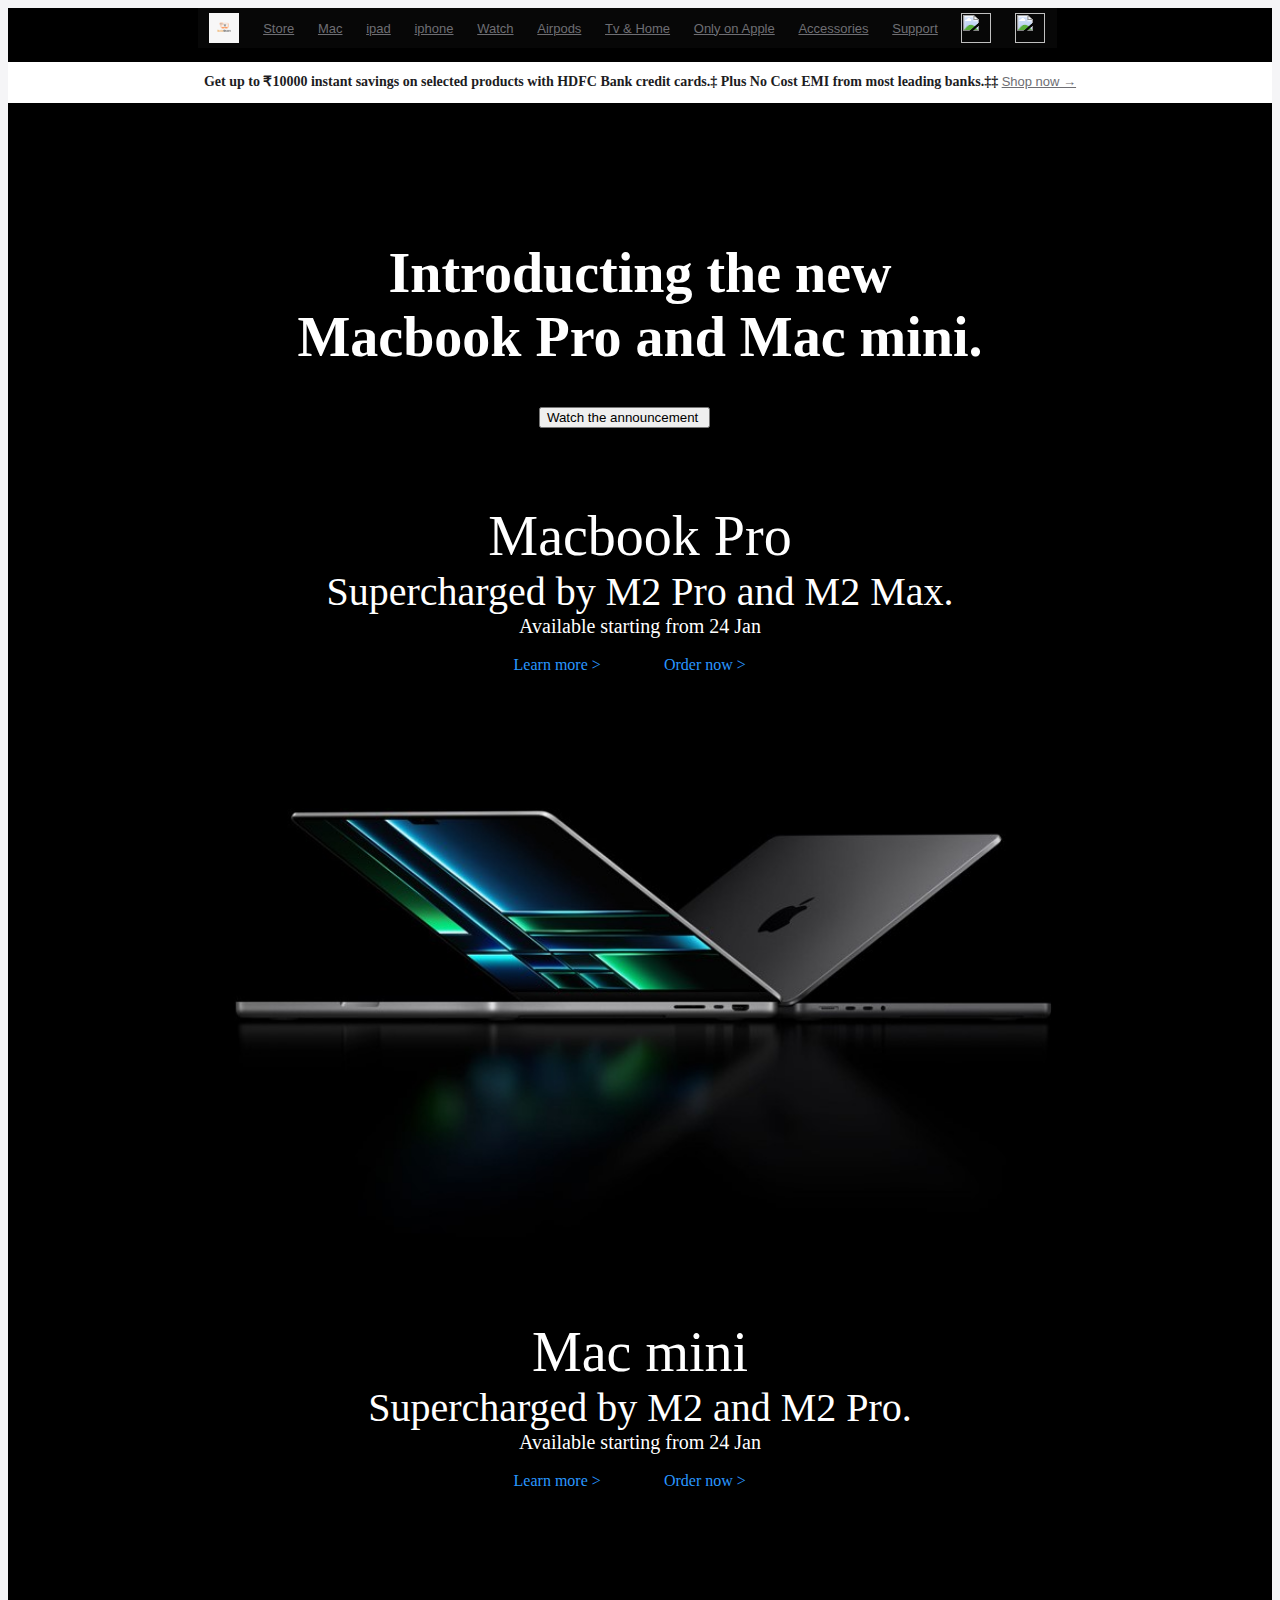
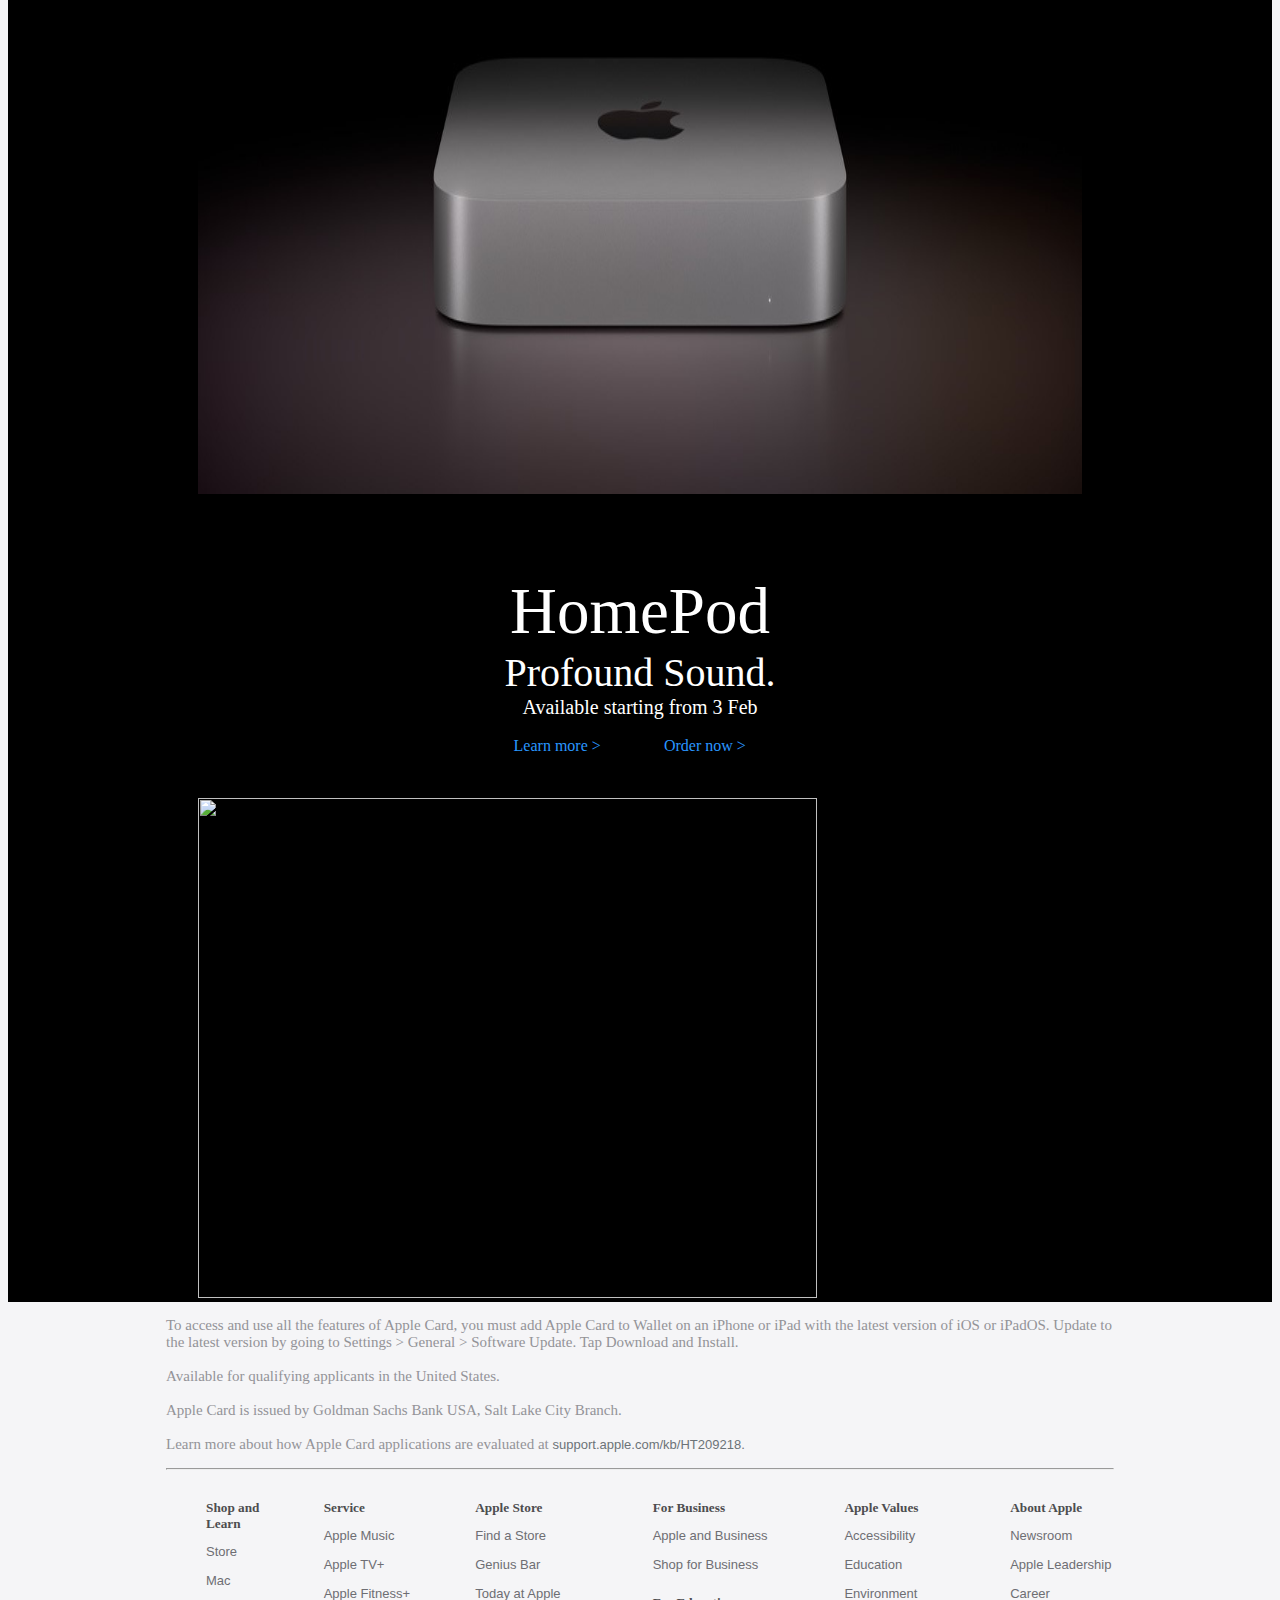
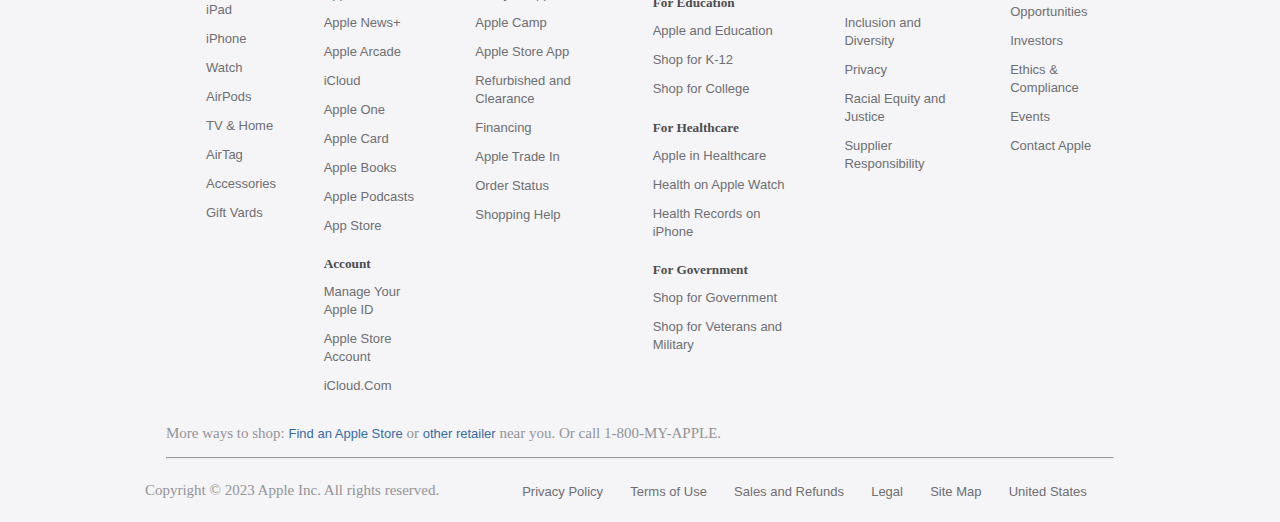
==== login/index.html @ 2a70297c "day5" ====
<!DOCTYPE html>
<html lang="en">
<head>
    <meta charset="UTF-8">
    <meta http-equiv="X-UA-Compatible" content="IE=edge">
    <meta name="viewport" content="width=device-width, initial-scale=1.0">
    <title>Apple</title>
    <link rel="stylesheet" href="index.css">
</head>
<body>
    <div>
        <div class="ht">
    <nav id="h">
        <img id="ha" src="./20230117_211741_0000.png" alt="">
        <a href="">Store<i class="fa-solid fa-greater-than"></i></a>
        <a href="">Mac<i class="fa-solid fa-greater-than"></i></a>
        <a href="">ipad<i class="fa-solid fa-greater-than"></i></a>
        <a href="">iphone<i class="fa-solid fa-greater-than"></i></a>
        <a href="">Watch<i class="fa-solid fa-greater-than"></i></a>
        <a href="">Airpods<i class="fa-solid fa-greater-than"></i></a>
        <a href="">Tv & Home<i class="fa-solid fa-greater-than"></i></a>
        <a href="">Only on Apple<i class="fa-solid fa-greater-than"></i></a>
        <a href="">Accessories<i class="fa-solid fa-greater-than"></i></a>
        <a href="">Support<i class="fa-solid fa-greater-than"></i></a>
        <img id="ha" src="https://encrypted-tbn0.gstatic.com/images?q=tbn:ANd9GcQzeIpDU_q16teWUdZjhX1HxNCgTVrywkSirQ&usqp=CAU" alt="">
        <img id="ha" src="https://encrypted-tbn0.gstatic.com/images?q=tbn:ANd9GcQfzUKjqXpEIz6Gnb2t0_387tsRskAeVRxm7w&usqp=CAU" alt="">
    </nav>
    <h3 id="q">Get up to ₹10000 instant savings on selected products with HDFC Bank credit cards.‡ Plus No Cost EMI from most leading banks.‡‡ <span style="color:#0768F8"><a href="">Shop now →</a></span></h3>
    <div class="first">
        <h1 style="color: white;padding-top: 8%;font-size: 56px;text-align: center;">Introducting the new <br>Macbook Pro and Mac mini.</h1>
        <button style="margin-left: 42%;">Watch the announcement <img style="width: 20px;height: auto;" src="https://encrypted-tbn0.gstatic.com/images?q=tbn:ANd9GcT9XgZinwcBDWzFudKR95iTWqtnaeS434ld5g&usqp=CAU" alt=""></button>
        <div style="color: white;padding-top:6%;font-size: 56px;text-align:center">Macbook Pro</div>
        <div style="color: white;font-size: 40px;text-align: center;">Supercharged by M2 Pro and M2 Max.</div>
        <div style="color: white;font-size: 20px;text-align: center;">Available starting from 24 Jan</div>
        <br>
        <span style="color:rgb(41,151,255);margin-left: 40%;">Learn more ></span><span style="color:rgb(41,151,255);margin-left: 5%;";>Order now ></span>

    </div>
    <img class="img" src="./edited1.jpg" alt="">
    <div class="first" >
        <div style="color: white;padding-top:6%;font-size: 56px;text-align:center">Mac mini</div>
        <div style="color: white;font-size: 40px;text-align: center;">Supercharged by M2 and M2 Pro.</div>
        <div style="color: white;font-size: 20px;text-align: center;">Available starting from 24 Jan</div>
        <br>
        <span style="color:rgb(41,151,255);margin-left: 40%;">Learn more ></span><span style="color:rgb(41,151,255);margin-left: 5%;";>Order now ></span>
    </div>
    <img class="img" style="margin-top: -150px;" src="./edited2 (2).jpg" alt="">
    <div class="first" >
        <div style="color: white;padding-top:6%;font-size: 65px;text-align:center">HomePod</div>
        <div style="color: white;font-size: 40px;text-align: center;">Profound Sound.</div>
        <div style="color: white;font-size: 20px;text-align: center;">Available starting from 3 Feb</div>
        <br>
        <span style="color:rgb(41,151,255);margin-left: 40%;">Learn more ></span><span style="color:rgb(41,151,255);margin-left: 5%;";>Order now ></span>
    </div>
    <img class="img" style="margin-top: -200px;" src="https://i0.wp.com/9to5mac.com/wp-content/uploads/sites/6/2023/01/new-homepod.jpg?resize=1200%2C628&quality=82&strip=all&ssl=1" alt="">

</div>
<div id="main">
    <div id ="second">
        <p>
            To access and use all the features of Apple Card, you must add Apple Card to Wallet on an iPhone or iPad with the latest version of iOS or iPadOS. Update to the latest version by going to Settings > General > Software Update. Tap Download and Install.<br><br>
            Available for qualifying applicants in the United States.<br><br>
            Apple Card is issued by Goldman Sachs Bank USA, Salt Lake City Branch.<br><br>
            Learn more about how Apple Card applications are evaluated at <a href="" id="link">support.apple.com/kb/HT209218.</a><br>
        </p>
<hr>
        <div id="third">
            <div  id="ul_table">
                <div ><h5>Shop and Learn</h5>
                <ul> <a href="">Store</a></ul>
                <ul> <a href="">Mac</a></ul>
                <ul> <a href="">iPad</a></ul>
                <ul> <a href="">iPhone</a></ul> 
                <ul> <a href="">Watch</a></ul>
                <ul> <a href="">AirPods</a></ul>
                <ul> <a href="">TV & Home</a></ul>
                <ul> <a href="">AirTag</a></ul>
                <ul> <a href="">Accessories</a></ul>
                <ul> <a href="">Gift Vards</a></ul>
                </div>

                <div><h5>Service</h5>
                    <ul> <a href="">Apple Music</a></ul>
                    <ul> <a href="">Apple TV+</a></ul>
                    <ul> <a href="">Apple Fitness+</a></ul>
                    <ul> <a href="">Apple News+</a></ul> 
                    <ul> <a href="">Apple Arcade</a></ul>
                    <ul> <a href="">iCloud</a></ul>
                    <ul> <a href="">Apple One</a></ul>
                    <ul> <a href="">Apple Card</a></ul>
                    <ul> <a href="">Apple Books</a></ul>
                    <ul> <a href="">Apple Podcasts</a></ul>
                    <ul> <a href="">App Store</a></ul>  
                    <h5>Account</h5>
                    <ul> <a href="">Manage Your Apple ID</a></ul>
                    <ul> <a href="">Apple Store Account</a></ul>
                    <ul> <a href="">iCloud.Com</a></ul>  
                </div>

                

                <div ><h5>Apple Store</h5>
                    <ul> <a href="">Find a Store</a></ul>
                    <ul> <a href="">Genius Bar</a></ul>
                    <ul> <a href="">Today at Apple</a></ul>
                    <ul> <a href="">Apple Camp</a></ul> 
                    <ul> <a href="">Apple Store App</a></ul>
                    <ul> <a href="">Refurbished and Clearance</a></ul>
                    <ul> <a href="">Financing</a></ul>
                    <ul> <a href="">Apple Trade In</a></ul>
                    <ul> <a href="">Order Status</a></ul>
                    <ul> <a href="">Shopping Help</a></ul> 
                </div>

                
                    <div ><h5>For Business</h5>
                    <ul> <a href="">Apple and Business</a></ul>
                    <ul> <a href="">Shop for Business</a></ul>


                    <h5>For Education</h5>
                    <ul> <a href="">Apple and Education</a></ul>
                    <ul> <a href="">Shop for K-12</a></ul>
                    <ul> <a href="">Shop for College</a></ul>

                    <h5>For Healthcare</h5>
                    <ul> <a href="">Apple in Healthcare</a></ul>
                    <ul> <a href="">Health on Apple Watch</a></ul>
                    <ul> <a href="">Health Records on iPhone</a></ul>
                    

                    <h5>For Government</h5>
                    <ul> <a href="">Shop for Government</a></ul>
                    <ul> <a href="">Shop for Veterans and Military</a></ul>
                    </div>

                    <div ><h5>Apple Values</h5>
                    <ul> <a href="">Accessibility</a></ul>
                    <ul> <a href="">Education</a></ul>
                    <ul> <a href="">Environment</a></ul>
                    <ul> <a href="">Inclusion and Diversity</a></ul> 
                    <ul> <a href="">Privacy</a></ul>
                    <ul> <a href="">Racial Equity and Justice</a></ul>
                    <ul> <a href="">Supplier Responsibility</a></ul>
                    </div>

                    <div ><h5>About Apple</h5>
                    <ul> <a href="">Newsroom</a></ul>
                    <ul> <a href="">Apple Leadership</a></ul>
                    <ul> <a href="">Career Opportunities</a></ul>
                    <ul> <a href="">Investors</a></ul> 
                    <ul> <a href="">Ethics & Compliance</a></ul>
                    <ul> <a href="">Events</a></ul>
                    <ul> <a href="">Contact Apple</a></ul>
                    </div>
                    
            
        </div>
    </div>

    <div>
        <p>More ways to shop: <a href="" style="color: #356ba5; text-decoration: none; ">Find an Apple Store</a> or <a href="" style="color: #356ba5; text-decoration: none;" >other retailer</a> near you. Or call 1-800-MY-APPLE. <hr>
            

        <div id="last">
            <div><p style="margin-left: -16%;">Copyright © 2023 Apple Inc. All rights reserved. &nbsp;</p></div>
            <div><a href="">Privacy Policy</a></div>
            <div><a href="">Terms of Use</a></div>
            <div><a href=""> Sales and Refunds</a></div>
            <div><a href=""> Legal</a></div>
            <div><a href=""> Site Map</a></div>
            <div><a href="">United States </a></div>
        </div>
    </div>
</div>
</div>
</div>
</body>
</html>
---- login/index.css ----
#h{
    width:68%;
    height: 40px;
    box-shadow: rgba(0, 0, 0, 0.15) 1.95px 1.95px 2.6px;;
    display: flex;
    align-items: center;
    font-family: system-ui, -apple-system, BlinkMacSystemFont, 'Segoe UI', Roboto, Oxygen, Ubuntu, Cantarell, 'Open Sans', 'Helvetica Neue', sans-serif;
    justify-content: space-around;
    background-color: #070707;
    margin-left: 15%;

}
#ha{
    width: 30px;
    height: 30px;
    border: 0px solid red;
}
#q{
    color: rgba(29,29,31);
    font-family:Georgia, 'Times New Roman', Times, serif;
    font-size: 14px;
    line-height: 20.5883px;
    vertical-align: baseline;
    letter-spacing:normal;
    font-weight: 400px;
    text-decoration: none solid rgba(7,12,20,0.82);
    text-align: center;
    background-color: white;
    padding: 10px;
}
.first{
    background-color: black;
    width: 100%;
    height: 700px;
    margin-bottom: -200px;
}
#ul_table{
    display: flex;
    /* border: 1px solid red; */
    justify-content: space-between;
    text-align: left;

}
#ul_table>div>ul{
 color: black;
 margin-top: -5px;
}
/* 
#third{
    margin-right: 20%;
} */

#ul_table>div>ul>a{
    text-decoration: none;
    /* text-align:end; */
    color:rgb(110,110,115);


}

   #ul_table>div>ul:hover{
    /* border-bottom: 1px solid black; */
    text-decoration: underline;
    
   }

   #main{
    width: 75%;
    /* margin-c: 10%; */
    margin: auto;

   
   }

   body{
    background-color: #f5f5f7;
   }

   p{
    color: #939397;
    font-size: 15px;
   }

   #link{
    color:#6c7378;
    text-decoration: none;
    /* text-decoration: underline; */
   }

   a{
    color:rgb(110,110,115);
    font-size: 13px;
    font-weight: 400; 
    text-align: left;
    font-family: Arial, Helvetica, sans-serif;
    /* margin-top: 20px;
    margin-bottom: 20px; */
   } 

  #last{
    display: flex;
    justify-content: space-evenly;
    align-items: center;
    /* margin-top: -10px; */
    /* margin-left: -10%; */
    padding: auto;
  }
   
  #last>div>a{
    /* font-family: Arial, Helvetica, sans-serif; */
    text-decoration: none;
    color:rgb(110,110,115);
    /* font-size: 13px; */
    /* font-weight: 400; */
    margin-top: 10px;
  }
  
  h5{
    color: #4d4d4f;
    /* text-align: left; */
    margin-left: 40px;
    margin-bottom: 15px;
  }
 .ht{
    background-color: black;
 }
 .img{
    width: 70%;
    height: 500px;
    margin-left: 15%;
    margin-top: 100px;
 }
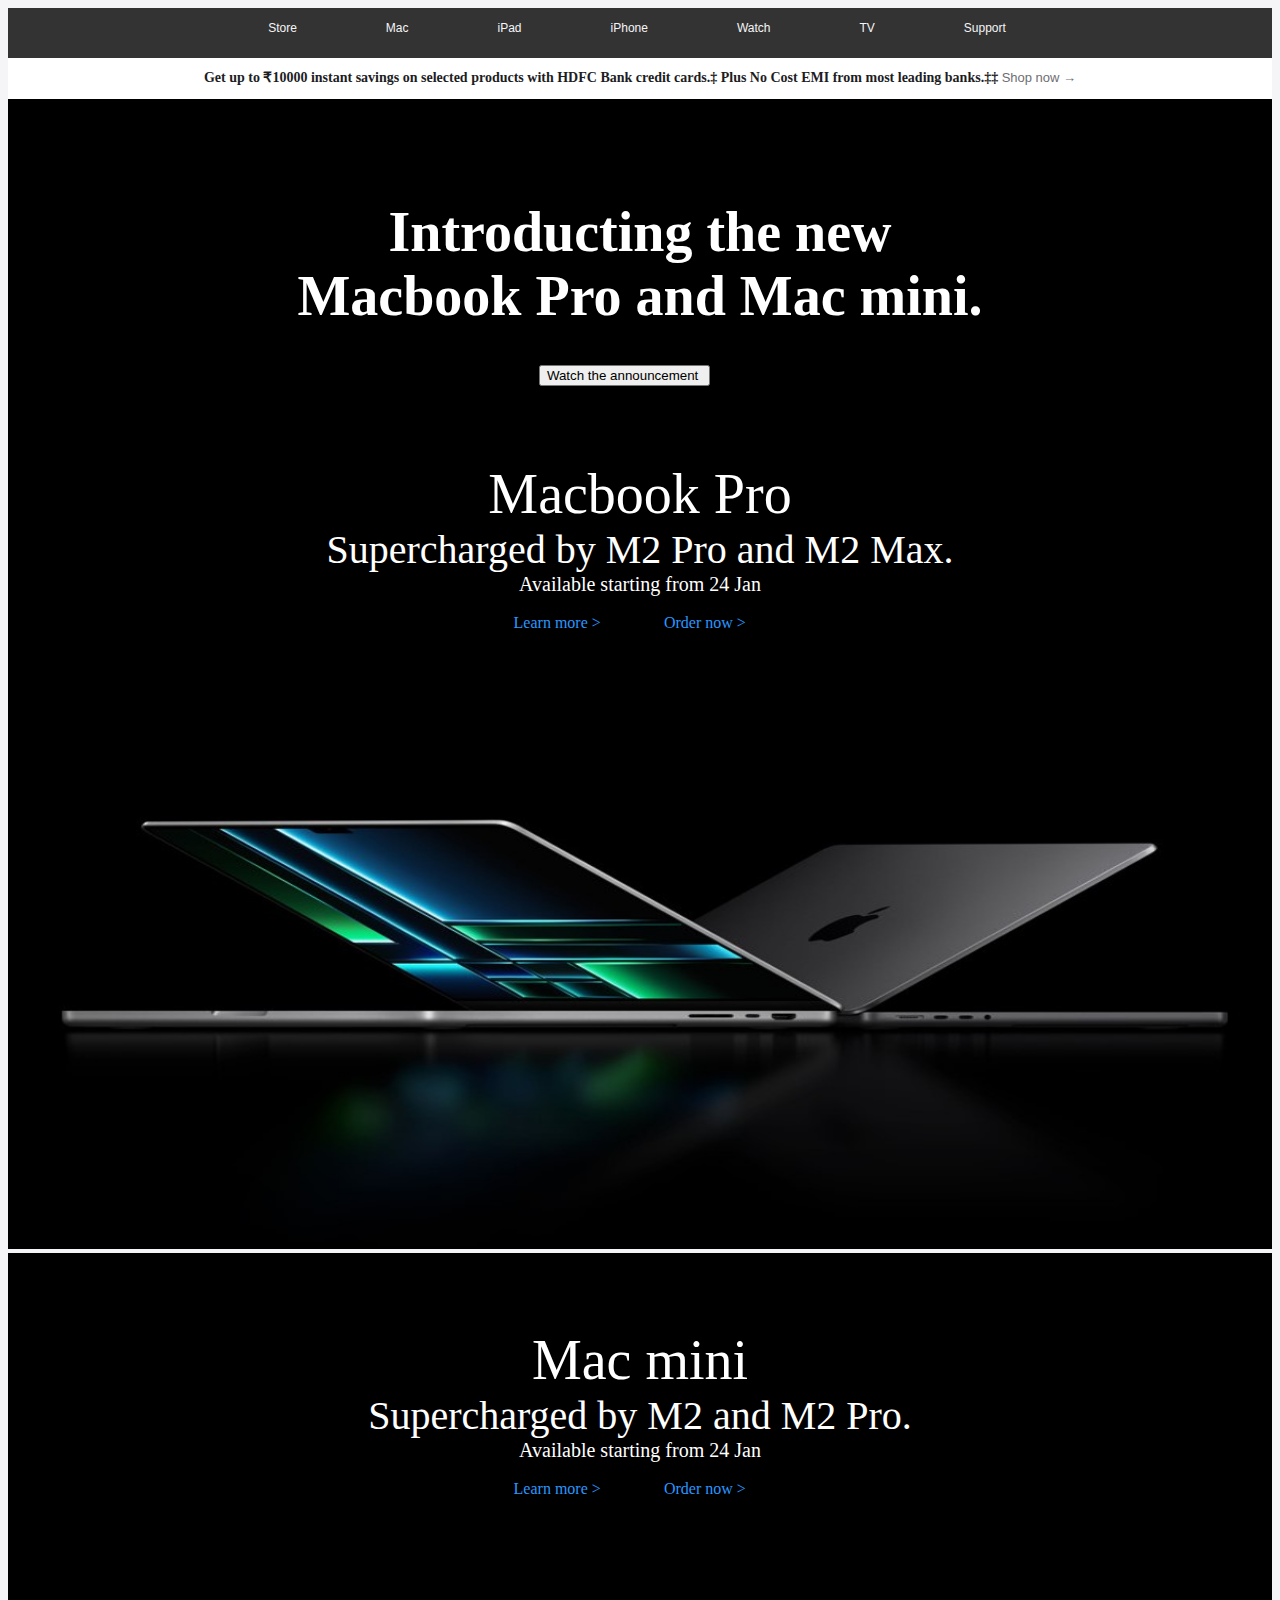
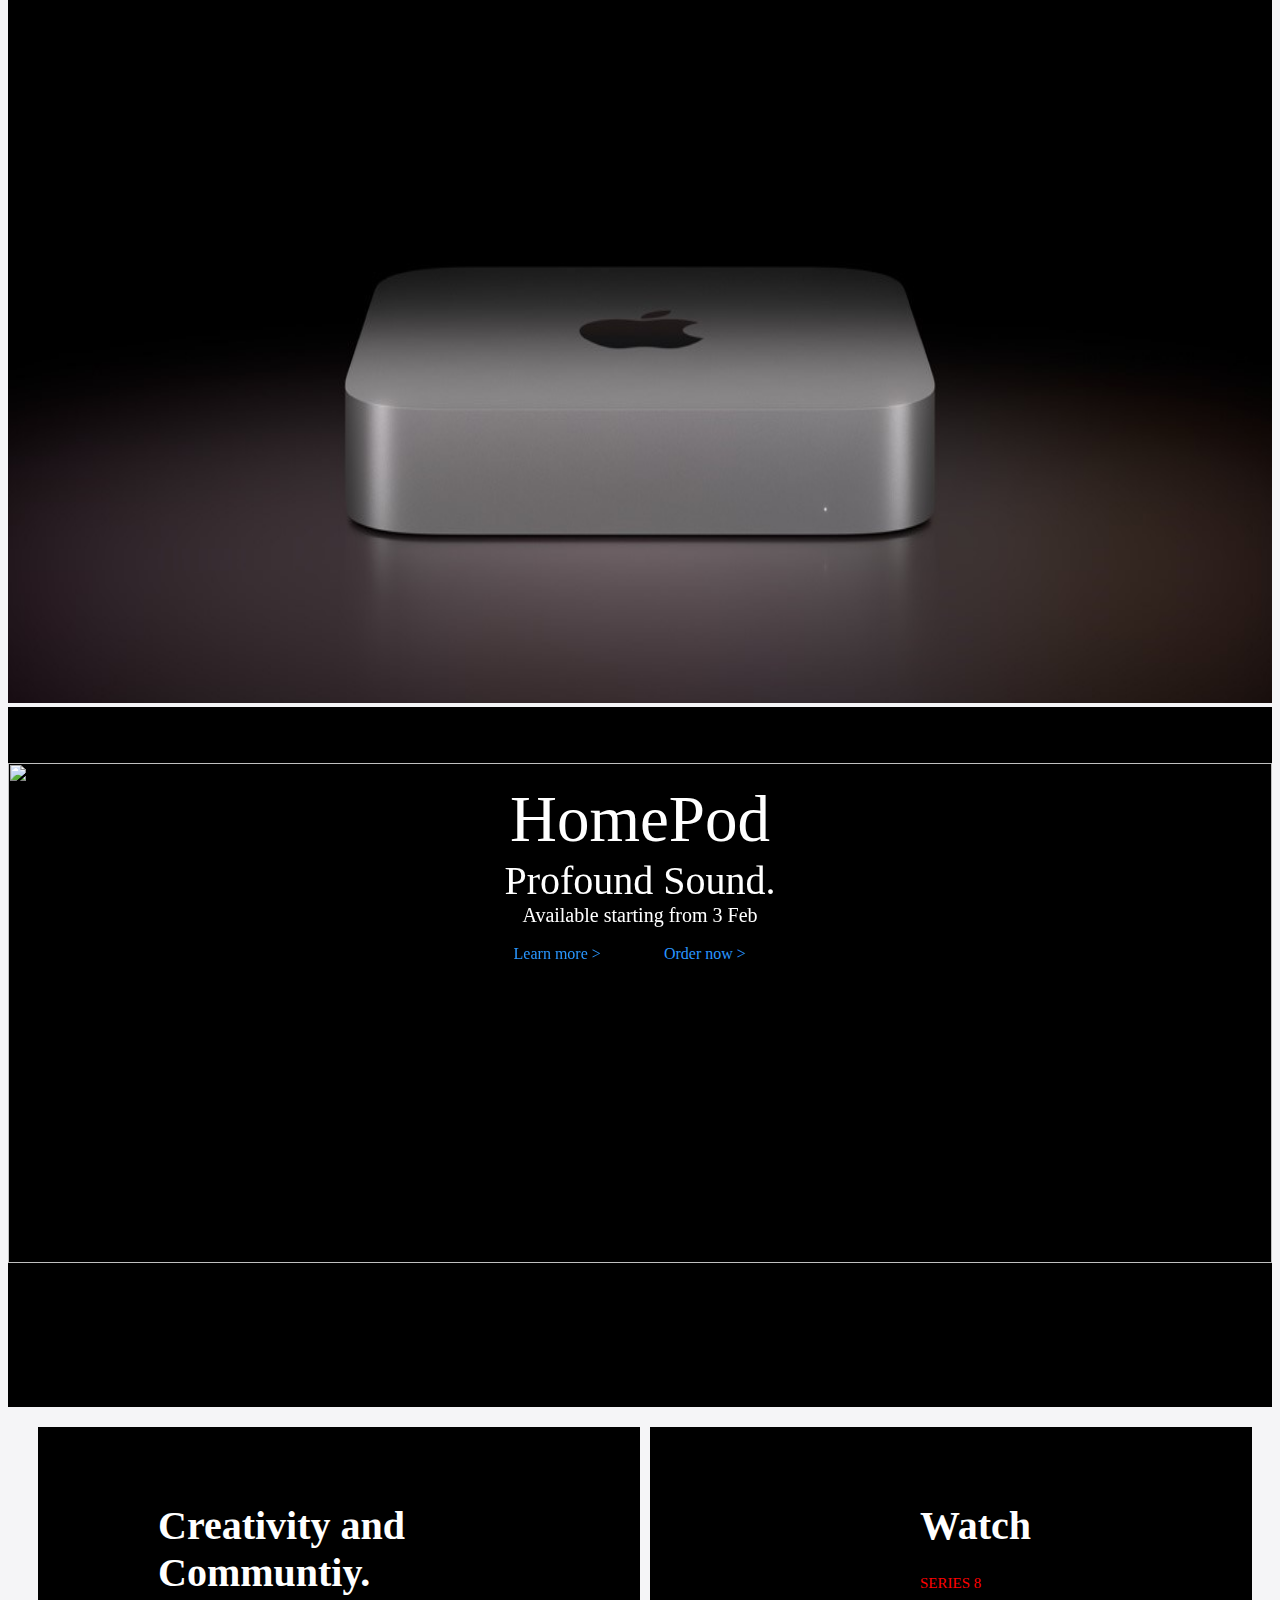
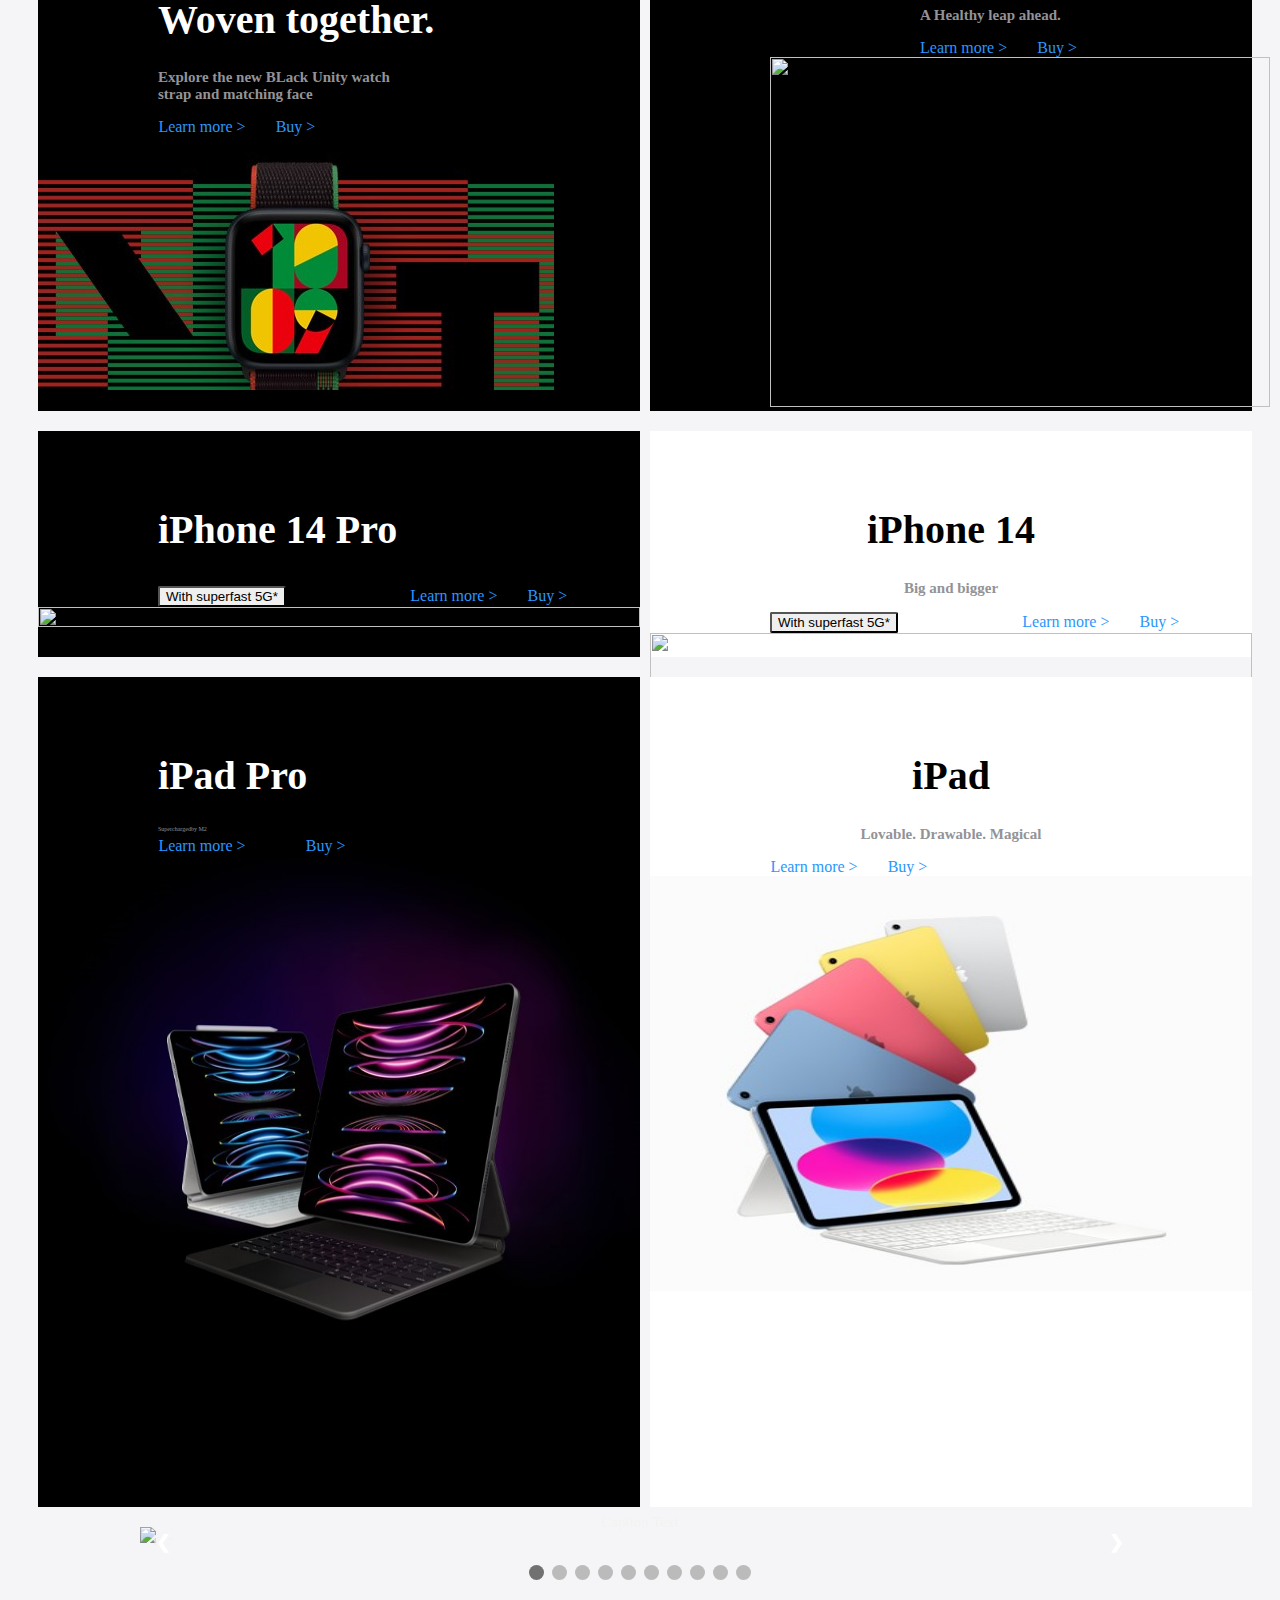
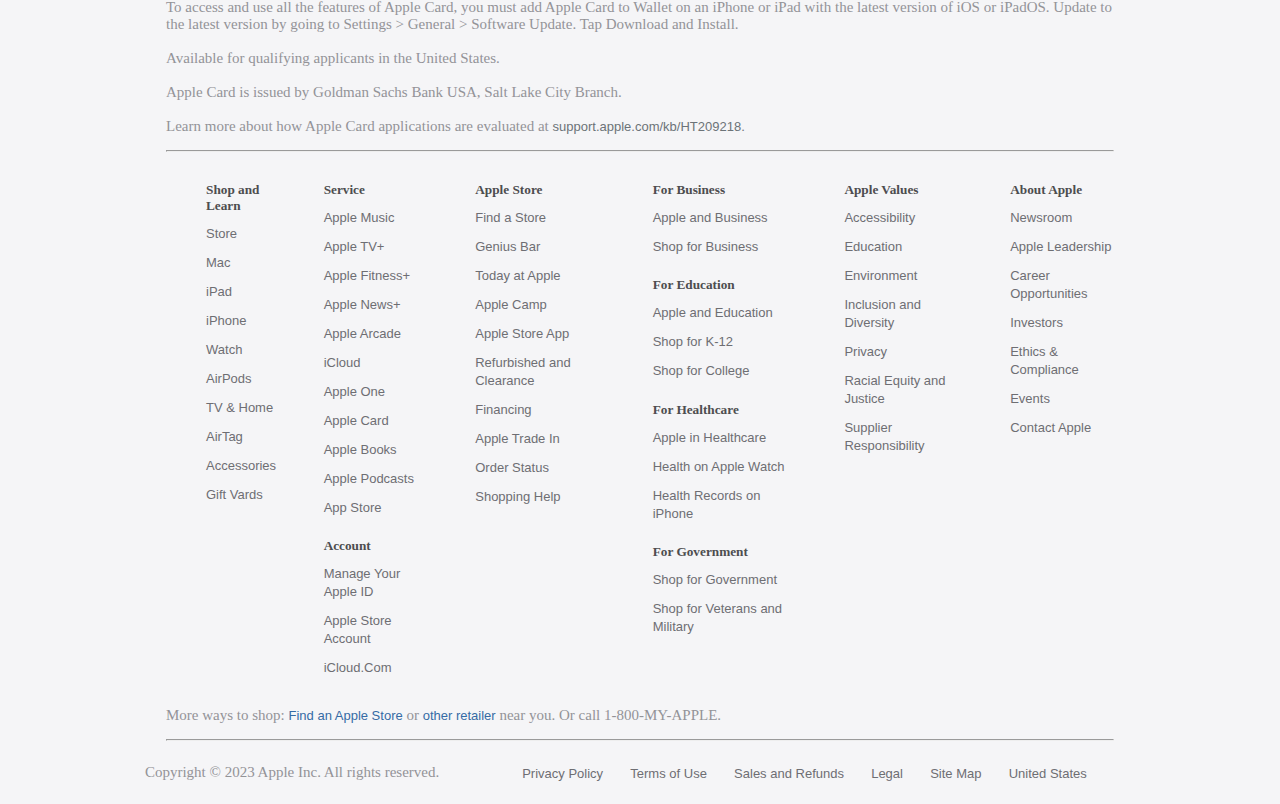
==== commit 97810cc5: "done" ====
--- a/login/index.html
+++ b/login/index.html
@@ -6,29 +6,38 @@
     <meta name="viewport" content="width=device-width, initial-scale=1.0">
     <title>Apple</title>
     <link rel="stylesheet" href="index.css">
-</head>
+    <link rel="stylesheet" href="login.html">
+    <link rel="stylesheet" href="signin.html">
+    <script src="https://kit.fontawesome.com/c3300bcfbc.js" crossorigin="anonymous"></script>
+    </head>
 <body>
     <div>
-        <div class="ht">
-    <nav id="h">
-        <img id="ha" src="./20230117_211741_0000.png" alt="">
-        <a href="">Store<i class="fa-solid fa-greater-than"></i></a>
-        <a href="">Mac<i class="fa-solid fa-greater-than"></i></a>
-        <a href="">ipad<i class="fa-solid fa-greater-than"></i></a>
-        <a href="">iphone<i class="fa-solid fa-greater-than"></i></a>
-        <a href="">Watch<i class="fa-solid fa-greater-than"></i></a>
-        <a href="">Airpods<i class="fa-solid fa-greater-than"></i></a>
-        <a href="">Tv & Home<i class="fa-solid fa-greater-than"></i></a>
-        <a href="">Only on Apple<i class="fa-solid fa-greater-than"></i></a>
-        <a href="">Accessories<i class="fa-solid fa-greater-than"></i></a>
-        <a href="">Support<i class="fa-solid fa-greater-than"></i></a>
-        <img id="ha" src="https://encrypted-tbn0.gstatic.com/images?q=tbn:ANd9GcQzeIpDU_q16teWUdZjhX1HxNCgTVrywkSirQ&usqp=CAU" alt="">
-        <img id="ha" src="https://encrypted-tbn0.gstatic.com/images?q=tbn:ANd9GcQfzUKjqXpEIz6Gnb2t0_387tsRskAeVRxm7w&usqp=CAU" alt="">
-    </nav>
+        <header id="navPart">
+            <link rel="stylesheet" href="/apple.css">
+              <div class="container">
+                <i id="logo" class="fa fa-apple" aria-hidden="true"></i>
+                <nav>
+                    <a href="./store.html">Store</a>
+                  <a href="./mac.html">Mac</a>
+                  <a href="https://apple.com">iPad</a>
+                  <a href="https://apple.com">iPhone</a>
+                  <a href="https://apple.com">Watch</a>
+                  <a href="https://apple.com">TV</a>
+                  <a href="https://apple.com">Support</a>
+                  <a href="./wishlist.html"><i class="fa-sharp fa-solid fa-magnifying-glass"></i></a>
+                  <a href="login.html"><i class="fa-solid fa-user"></i></a>
+                  <a href=""><i class="fa-solid fa-unlock"></i></a>
+                  
+                  
+                </nav>
+              </div>
+            </header>
+             <script src="https://use.fontawesome.com/c118aa5ce8.js"></script>
+    </div>
     <h3 id="q">Get up to ₹10000 instant savings on selected products with HDFC Bank credit cards.‡ Plus No Cost EMI from most leading banks.‡‡ <span style="color:#0768F8"><a href="">Shop now →</a></span></h3>
     <div class="first">
-        <h1 style="color: white;padding-top: 8%;font-size: 56px;text-align: center;">Introducting the new <br>Macbook Pro and Mac mini.</h1>
-        <button style="margin-left: 42%;">Watch the announcement <img style="width: 20px;height: auto;" src="https://encrypted-tbn0.gstatic.com/images?q=tbn:ANd9GcT9XgZinwcBDWzFudKR95iTWqtnaeS434ld5g&usqp=CAU" alt=""></button>
+        <h1 style="color: white;padding-top: 8%;font-size: 56px;text-align: center; margin-top: 0px;">Introducting the new <br>Macbook Pro and Mac mini.</h1>
+        <button style="margin-left: 42%;">Watch the announcement <img class="i" src="https://encrypted-tbn0.gstatic.com/images?q=tbn:ANd9GcT9XgZinwcBDWzFudKR95iTWqtnaeS434ld5g&usqp=CAU" alt=""></button>
         <div style="color: white;padding-top:6%;font-size: 56px;text-align:center">Macbook Pro</div>
         <div style="color: white;font-size: 40px;text-align: center;">Supercharged by M2 Pro and M2 Max.</div>
         <div style="color: white;font-size: 20px;text-align: center;">Available starting from 24 Jan</div>
@@ -46,15 +55,130 @@
     </div>
     <img class="img" style="margin-top: -150px;" src="./edited2 (2).jpg" alt="">
     <div class="first" >
-        <div style="color: white;padding-top:6%;font-size: 65px;text-align:center">HomePod</div>
-        <div style="color: white;font-size: 40px;text-align: center;">Profound Sound.</div>
-        <div style="color: white;font-size: 20px;text-align: center;">Available starting from 3 Feb</div>
+        <div style="color: white;padding-top:6%;font-size: 65px;text-align:center;z-index: 10; position: relative;">HomePod</div>
+        <div style="color: white;font-size: 40px;text-align: center; z-index: 10;position: relative;">Profound Sound.</div>
+        <div style="color: white;font-size: 20px;text-align: center; z-index: 10;position: relative;">Available starting from 3 Feb</div>
         <br>
-        <span style="color:rgb(41,151,255);margin-left: 40%;">Learn more ></span><span style="color:rgb(41,151,255);margin-left: 5%;";>Order now ></span>
-    </div>
-    <img class="img" style="margin-top: -200px;" src="https://i0.wp.com/9to5mac.com/wp-content/uploads/sites/6/2023/01/new-homepod.jpg?resize=1200%2C628&quality=82&strip=all&ssl=1" alt="">
-
-</div>
+        <span style="color:rgb(41,151,255);margin-left: 40%; z-index: 10;position: relative;">Learn more ></span><span style="color:rgb(41,151,255);margin-left: 5%;";>Order now ></span>
+        <img class="img" style="margin-top: -200px;" src="https://i0.wp.com/9to5mac.com/wp-content/uploads/sites/6/2023/01/new-homepod.jpg?resize=1200%2C628&quality=82&strip=all&ssl=1" alt="">
+    </div>
+    
+    <div id="id">
+    <div class="main1">
+        <h1 style="color: white;padding-top: 8%;font-size: 40px;margin-left: 120px;">Creativity and <br>Communtiy.
+        <br> Woven together.</h1>
+        <p style="font-weight: bold;margin-left: 120px;">Explore the new BLack Unity watch <br> strap and matching face</p>
+        <span style="color:rgb(41,151,255);margin-left: 20%;">Learn more ></span><span style="color:rgb(41,151,255);margin-left: 5%;";>Buy ></span>
+        <img src="./edited 3.jpg" alt="">
+    </div>
+    
+    <div class="main1">
+        <h1 style="color: white;padding-top: 8%;font-size: 40px;margin-left: 270px;">Watch</h1>
+        <p style="color: red;margin-left: 270px">SERIES 8</p>
+            <p style="font-weight: bold;margin-left: 270px;">A Healthy leap ahead.</p>
+            <span style="color:rgb(41,151,255);margin-left: 270px;">Learn more ></span><span style="color:rgb(41,151,255);margin-left: 30px;";>Buy ></span>
+            <img style="width: 500px;height: 350px;margin-left: 20%;" src="https://www.apple.com/v/apple-watch-series-8/b/images/meta/gps-lte__de35dernyje6_og.png" alt="">
+
+    </div>
+    
+    </div>
+    <div id="id">
+        <div class="main1">
+            <h1 style="color: white;padding-top: 8%;font-size: 40px;margin-left: 120px;">iPhone 14 Pro</h1>
+            <div style="font-size: 20%;margin-left: 120px;">Pro. Beyond</div>
+            <button style="border-radius: 2px;margin-left: 120px;">With superfast 5G*</button>
+            <span style="color:rgb(41,151,255);margin-left: 20%;">Learn more ></span><span style="color:rgb(41,151,255);margin-left: 5%;";>Buy ></span>
+            <div style="background-color: black;">
+            <img style="width: 100%;height: 60%;" src="https://store.storeimages.cdn-apple.com/4982/as-images.apple.com/is/iphone-14-pro-og-202209?wid=1200&hei=630&fmt=jpeg&qlt=95&.v=1660877679990" alt="">
+        </div>
+        </div>
+        
+        <div class="main1" style="background-color: white;">
+            <h1 style="color: black;padding-top: 8%;font-size: 40px;text-align: center;">iPhone 14</h1>
+            <p style="font-weight: bold;text-align: center;">Big and bigger</p>
+            <button style="border-radius: 2px;margin-left: 120px;">With superfast 5G*</button>
+            <span style="color:rgb(41,151,255);margin-left: 20%;">Learn more ></span><span style="color:rgb(41,151,255);margin-left: 5%;";>Buy ></span>
+            <img style="width:100% ;height: 60%;" src="https://www.apple.com/newsroom/images/product/iphone/standard/Apple-iPhone-14-iPhone-14-Plus-hero-220907_Full-Bleed-Image.jpg.large.jpg" alt="">
+        </div>
+        
+        </div>
+        <div id="id">
+            <div class="main1">
+                <h1 style="color: white;padding-top: 8%;font-size: 40px;margin-left: 120px;">iPad Pro</h1>
+                <p style="font-size: 30%;margin-left: 120px;">Superchargedby M2</p>
+                <span style="color:rgb(41,151,255);margin-left: 20%;">Learn more ></span><span style="color:rgb(41,151,255);margin-left: 10%;";>Buy ></span>
+                <img style="width: 100%;height: 60%;" src="./edited5.jpg" alt="">
+            </div>
+            
+            <div class="main1" style="background-color: white;">
+                <h1 style="color:black;padding-top: 8%;font-size: 40px;text-align: center;">iPad</h1>
+                <p style="font-weight: bold;text-align: center;">Lovable. Drawable. Magical</p>
+                <span style="color:rgb(41,151,255);margin-left: 20%;">Learn more ></span><span style="color:rgb(41,151,255);margin-left: 5%;";>Buy ></span>
+                <img style="width:100% ;height: 50%;" src="./edited 4.jpg" alt="">
+            </div>
+            
+            </div>
+        <!-- Slideshow container -->
+<div class="slideshow-container">
+
+    <!-- Full-width images with number and caption text -->
+    <div class="mySlides fade">
+      <div class="numbertext">1 / 7</div>
+      <img src="https://musiccitydrivein.files.wordpress.com/2022/07/apple-tv-plus.png" style="width:100%">
+      <div class="text">Caption Text</div>
+    </div>
+  
+    <div class="mySlides fade">
+      <div class="numbertext">2 / 7</div>
+      <img src="https://musiccitydrivein.files.wordpress.com/2022/07/apple-tv-plus.png" style="width:100%">
+      <div class="text">Caption Two</div>
+    </div>
+  
+    <div class="mySlides fade">
+      <div class="numbertext">3 / 7</div>
+      <img src="https://encrypted-tbn0.gstatic.com/images?q=tbn:ANd9GcQ_ZbFUwn-Bs9657uV7eAf3mL6mLiGbTEc3GuBovJ00urxeA7fbLqBeJRBlf2LbzWc0kRQ&usqp=CAU" style="width:100%">
+      <div class="text">Caption Three</div>
+    </div>
+    <div class="mySlides fade">
+        <div class="numbertext">4 / 7</div>
+        <img src="https://encrypted-tbn0.gstatic.com/images?q=tbn:ANd9GcR1RwZFuRhNHdxOrENbNdrnII3u797ShtBJSg&usqp=CAU" style="width:100%">
+        <div class="text">Caption four</div>
+      </div>
+      <div class="mySlides fade">
+        <div class="numbertext">5 / 7</div>
+        <img src="https://encrypted-tbn0.gstatic.com/images?q=tbn:ANd9GcRAd3kA7jXd0qBBEXLi2soGyNgps1SPqw1FkA&usqp=CAU" style="width:100%">
+        <div class="text">Caption five</div>
+      </div>
+      <div class="mySlides fade">
+        <div class="numbertext">6 / 7</div>
+        <img src="https://encrypted-tbn0.gstatic.com/images?q=tbn:ANd9GcQ_EdWJOcrymxSL9FF4BmiBrePvyD-oHp83fw&usqp=CAU" style="width:100%">
+        <div class="text">Caption six</div>
+      </div>
+      <div class="mySlides fade">
+        <div class="numbertext">7 / 7</div>
+        <img src="https://encrypted-tbn0.gstatic.com/images?q=tbn:ANd9GcTLnqGhgZ1n6bJAQvij3gimuekLtX2FAEQScQ&usqp=CAU" style="width:100%">
+        <div class="text">Caption seven</div>
+      </div>
+  
+    <!-- Next and previous buttons -->
+    <a class="prev" onclick="plusSlides(-1)">&#10094;</a>
+    <a class="next" onclick="plusSlides(1)">&#10095;</a>
+  </div>
+  <br>
+  
+  <!-- The dots/circles -->
+  <div style="text-align:center">
+    <span class="dot" onclick="currentSlide(1)"></span>
+    <span class="dot" onclick="currentSlide(2)"></span>
+    <span class="dot" onclick="currentSlide(3)"></span>
+    <span class="dot" onclick="currentSlide(4)"></span>
+    <span class="dot" onclick="currentSlide(5)"></span>
+    <span class="dot" onclick="currentSlide(6)"></span>
+    <span class="dot" onclick="currentSlide(7)"></span>
+    <span class="dot" onclick="currentSlide(8)"></span>
+    <span class="dot" onclick="currentSlide(9)"></span>
+    <span class="dot" onclick="currentSlide(10)"></span>
+  </div>
 <div id="main">
     <div id ="second">
         <p>
@@ -175,5 +299,35 @@
 </div>
 </div>
 </div>
+<script>
+    let slideIndex = 1;
+showSlides(slideIndex);
+
+// Next/previous controls
+function plusSlides(n) {
+  showSlides(slideIndex += n);
+}
+
+// Thumbnail image controls
+function currentSlide(n) {
+  showSlides(slideIndex = n);
+}
+
+function showSlides(n) {
+  let i;
+  let slides = document.getElementsByClassName("mySlides");
+  let dots = document.getElementsByClassName("dot");
+  if (n > slides.length) {slideIndex = 1}
+  if (n < 1) {slideIndex = slides.length}
+  for (i = 0; i < slides.length; i++) {
+    slides[i].style.display = "none";
+  }
+  for (i = 0; i < dots.length; i++) {
+    dots[i].className = dots[i].className.replace(" active", "");
+  }
+  slides[slideIndex-1].style.display = "block";
+  dots[slideIndex-1].className += " active";
+}
+</script>
 </body>
 </html>--- a/login/index.css
+++ b/login/index.css
@@ -1,14 +1,86 @@
-#h{
-    width:68%;
-    height: 40px;
-    box-shadow: rgba(0, 0, 0, 0.15) 1.95px 1.95px 2.6px;;
-    display: flex;
-    align-items: center;
-    font-family: system-ui, -apple-system, BlinkMacSystemFont, 'Segoe UI', Roboto, Oxygen, Ubuntu, Cantarell, 'Open Sans', 'Helvetica Neue', sans-serif;
-    justify-content: space-around;
-    background-color: #070707;
-    margin-left: 15%;
-
+#navPart {
+    position: sticky;
+    top: 0;
+}
+
+header {
+    background-color: rgb(51, 51, 51);
+    width: 100%;
+    height: 50px;
+}
+
+#logo {
+    color: white;
+    font-size: 22px;
+    position: absolute;
+    top: 8px;
+    left: 12%;
+    float: left;
+    margin-top: 1px;
+}
+
+#logo:hover {
+    cursor: pointer;
+    opacity: .6;
+    transition: .3s;
+}
+
+nav {
+    position: absolute;
+    left: 19%;
+    margin-top: 10px;
+}
+
+nav a {
+    text-decoration: none;
+    color: #f5f5f7;
+    margin-right: 65px;
+    font-size: 12px;
+    margin-left: 20px;
+    
+}
+
+nav a:hover {
+    opacity: .5;
+    transition: .3s;
+}
+
+.right {
+    float: right;
+}
+
+#search {
+    position: absolute;
+    right: 244px;
+    margin-top: 7px;
+    color: white;
+    font-weight: normal;
+}
+
+#search:hover {
+    opacity: .5;
+    transition: .3s;
+    cursor: pointer;
+}
+
+#lock {
+    color: white;
+    margin-top: 6px;
+    margin-right: -3px;
+}
+
+#lock:hover {
+    opacity: .5;
+    transition: .3s;
+    cursor: pointer;
+}
+
+.banner {
+    background: url("http://mateen.kurdzman.net/ban.png") no-repeat;
+    width: 100%;
+    height: 585px;
+    background-position: center;
+    background-size: cover;
 }
 #ha{
     width: 30px;
@@ -27,12 +99,13 @@
     text-align: center;
     background-color: white;
     padding: 10px;
+    margin-top: 0px;
+    margin-bottom: 0px;
 }
 .first{
     background-color: black;
     width: 100%;
     height: 700px;
-    margin-bottom: -200px;
 }
 #ul_table{
     display: flex;
@@ -125,8 +198,114 @@
     background-color: black;
  }
  .img{
-    width: 70%;
+    width: 100%;
     height: 500px;
-    margin-left: 15%;
-    margin-top: 100px;
- }+    margin-top: -50px;
+ }
+ .main1{
+    width: 50%;
+    height: auto;
+    background-color: black;
+    margin-left: 10px;
+ 
+ }
+ #id{
+    display: flex;
+    margin: 20px;
+    
+
+ }
+ .i{
+    width: 20px;
+    height: auto;
+ }
+ a{
+    text-decoration: none;
+ }
+ * {box-sizing:border-box}
+
+/* Slideshow container */
+.slideshow-container {
+  max-width: 1000px;
+  position: relative;
+  margin: auto;
+}
+
+/* Hide the images by default */
+.mySlides {
+  display: none;
+}
+
+/* Next & previous buttons */
+.prev, .next {
+  cursor: pointer;
+  position: absolute;
+  top: 50%;
+  width: auto;
+  margin-top: -22px;
+  padding: 16px;
+  color: white;
+  font-weight: bold;
+  font-size: 18px;
+  transition: 0.6s ease;
+  border-radius: 0 3px 3px 0;
+  user-select: none;
+}
+
+/* Position the "next button" to the right */
+.next {
+  right: 0;
+  border-radius: 3px 0 0 3px;
+}
+
+/* On hover, add a black background color with a little bit see-through */
+.prev:hover, .next:hover {
+  background-color: rgba(0,0,0,0.8);
+}
+
+/* Caption text */
+.text {
+  color: #f2f2f2;
+  font-size: 15px;
+  padding: 8px 12px;
+  position: absolute;
+  bottom: 8px;
+  width: 100%;
+  text-align: center;
+}
+
+/* Number text (1/3 etc) */
+.numbertext {
+  color: #f2f2f2;
+  font-size: 12px;
+  padding: 8px 12px;
+  position: absolute;
+  top: 0;
+}
+
+/* The dots/bullets/indicators */
+.dot {
+  cursor: pointer;
+  height: 15px;
+  width: 15px;
+  margin: 0 2px;
+  background-color: #bbb;
+  border-radius: 50%;
+  display: inline-block;
+  transition: background-color 0.6s ease;
+}
+
+.active, .dot:hover {
+  background-color: #717171;
+}
+
+/* Fading animation */
+.fade {
+  animation-name: fade;
+  animation-duration: 1.5s;
+}
+
+@keyframes fade {
+  from {opacity: .4}
+  to {opacity: 1}
+}